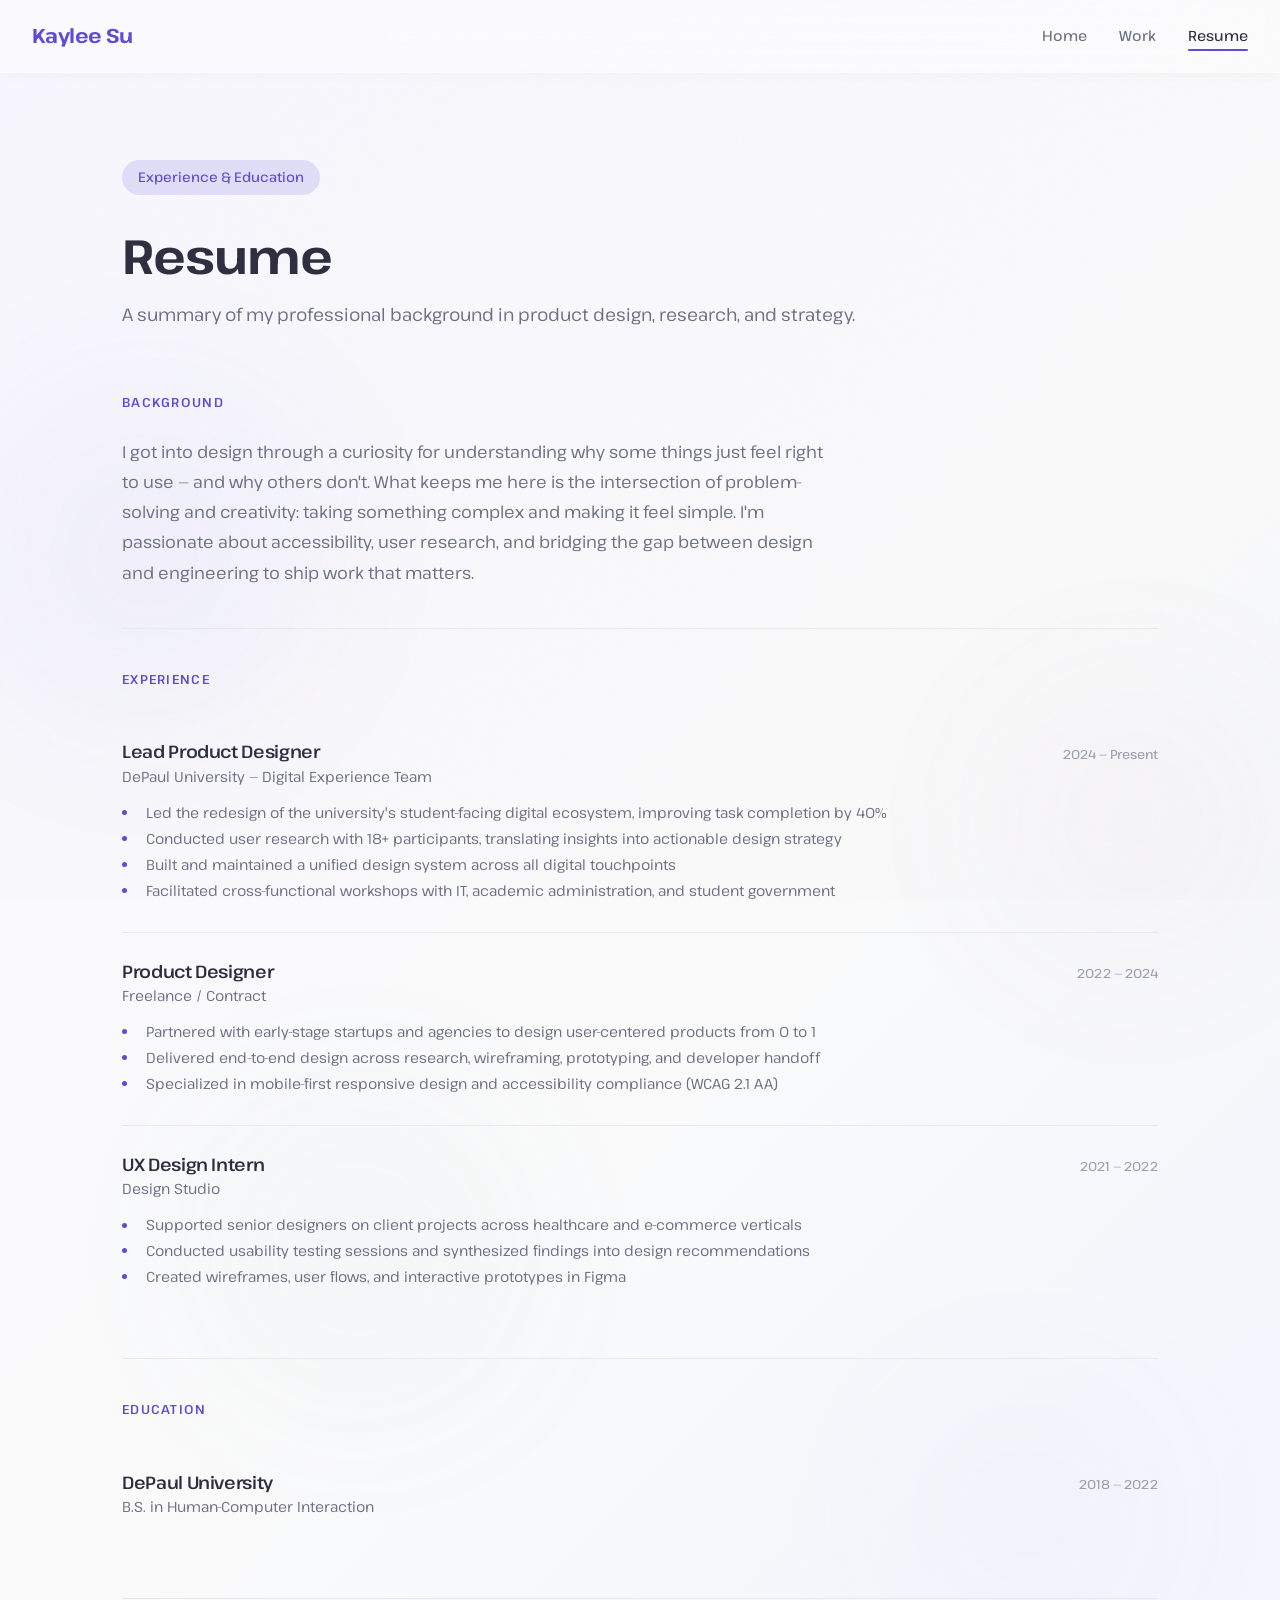
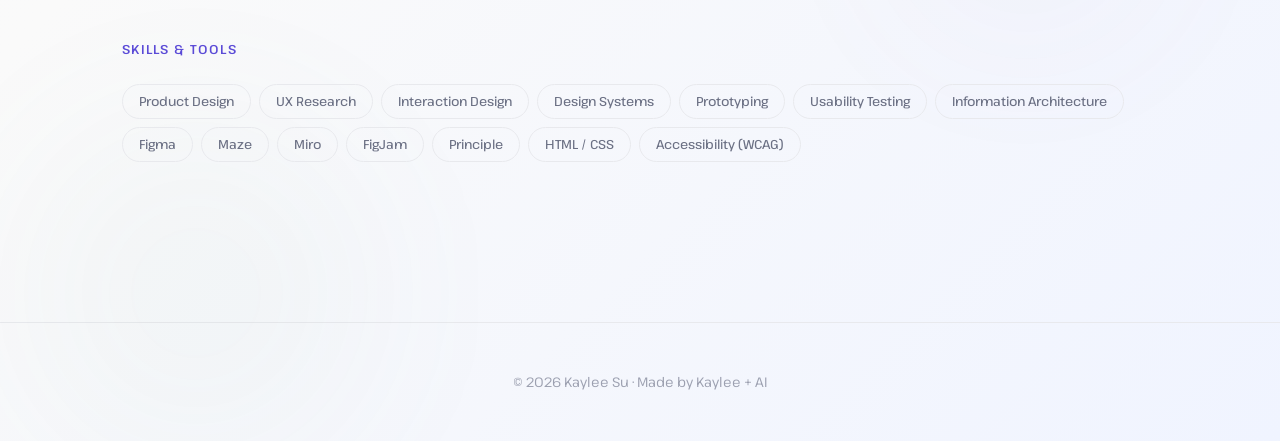
==== resume.html @ b82e1d0b "Initial commit: portfolio website Made-with: Cursor" ====
<!DOCTYPE html>
<html lang="en">
<head>
  <meta charset="UTF-8">
  <meta name="viewport" content="width=device-width, initial-scale=1.0">
  <title>Kaylee Su — Resume</title>
  <link rel="stylesheet" href="css/style.css">
</head>
<body>
  <div class="page">
    <div class="hero-orb page-orb-1"></div>
    <div class="hero-orb page-orb-2"></div>
    <div class="hero-orb page-orb-3"></div>
    <div class="hero-orb page-orb-4"></div>
    <div class="hero-orb page-orb-5"></div>

    <!-- Navigation -->
    <nav>
      <a href="index.html" class="nav-logo">Kaylee <span>Su</span></a>
      <ul class="nav-links">
        <li><a href="index.html">Home</a></li>
        <li><a href="work.html">Work</a></li>

        <li><a href="resume.html" class="active">Resume</a></li>
      </ul>
    </nav>

    <!-- Resume Hero -->
    <section class="work-hero">
      <div class="hero-tag">Experience &amp; Education</div>
      <h1>Resume</h1>
      <p>A summary of my professional background in product design, research, and strategy.</p>
    </section>

    <!-- Resume Content -->
    <section class="section" style="padding-top: 0;">

      <!-- Background -->
      <div class="resume-block reveal">
        <div class="section-label">Background</div>
        <div class="about-bio" style="max-width: 720px;">
          <p>I got into design through a curiosity for understanding why some things just feel right to use — and why others don't. What keeps me here is the intersection of problem-solving and creativity: taking something complex and making it feel simple. I'm passionate about accessibility, user research, and bridging the gap between design and engineering to ship work that matters.</p>
        </div>
      </div>

      <!-- Experience -->
      <div class="resume-block reveal">
        <div class="section-label">Experience</div>

        <div class="resume-entry">
          <div class="resume-entry-header">
            <div>
              <h3>Lead Product Designer</h3>
              <p class="resume-company">DePaul University — Digital Experience Team</p>
            </div>
            <span class="resume-date">2024 — Present</span>
          </div>
          <ul class="resume-list">
            <li>Led the redesign of the university's student-facing digital ecosystem, improving task completion by 40%</li>
            <li>Conducted user research with 18+ participants, translating insights into actionable design strategy</li>
            <li>Built and maintained a unified design system across all digital touchpoints</li>
            <li>Facilitated cross-functional workshops with IT, academic administration, and student government</li>
          </ul>
        </div>

        <div class="resume-entry">
          <div class="resume-entry-header">
            <div>
              <h3>Product Designer</h3>
              <p class="resume-company">Freelance / Contract</p>
            </div>
            <span class="resume-date">2022 — 2024</span>
          </div>
          <ul class="resume-list">
            <li>Partnered with early-stage startups and agencies to design user-centered products from 0 to 1</li>
            <li>Delivered end-to-end design across research, wireframing, prototyping, and developer handoff</li>
            <li>Specialized in mobile-first responsive design and accessibility compliance (WCAG 2.1 AA)</li>
          </ul>
        </div>

        <div class="resume-entry">
          <div class="resume-entry-header">
            <div>
              <h3>UX Design Intern</h3>
              <p class="resume-company">Design Studio</p>
            </div>
            <span class="resume-date">2021 — 2022</span>
          </div>
          <ul class="resume-list">
            <li>Supported senior designers on client projects across healthcare and e-commerce verticals</li>
            <li>Conducted usability testing sessions and synthesized findings into design recommendations</li>
            <li>Created wireframes, user flows, and interactive prototypes in Figma</li>
          </ul>
        </div>
      </div>

      <!-- Education -->
      <div class="resume-block reveal">
        <div class="section-label">Education</div>

        <div class="resume-entry">
          <div class="resume-entry-header">
            <div>
              <h3>DePaul University</h3>
              <p class="resume-company">B.S. in Human-Computer Interaction</p>
            </div>
            <span class="resume-date">2018 — 2022</span>
          </div>
        </div>
      </div>

      <!-- Skills -->
      <div class="resume-block reveal">
        <div class="section-label">Skills &amp; Tools</div>
        <ul class="skill-list">
          <li>Product Design</li>
          <li>UX Research</li>
          <li>Interaction Design</li>
          <li>Design Systems</li>
          <li>Prototyping</li>
          <li>Usability Testing</li>
          <li>Information Architecture</li>
          <li>Figma</li>
          <li>Maze</li>
          <li>Miro</li>
          <li>FigJam</li>
          <li>Principle</li>
          <li>HTML / CSS</li>
          <li>Accessibility (WCAG)</li>
        </ul>
      </div>

    </section>

    <!-- Footer -->
    <footer>
      <p><span class="cr">&copy;</span> 2026 Kaylee Su · Made by Kaylee + AI</p>
    </footer>

  </div>
  <script src="js/main.js"></script>
</body>
</html>
---- css/style.css ----
@import url('https://fonts.googleapis.com/css2?family=Pathway+Extreme:wght@300;400;500;600;700;800&display=swap');

:root {
  --primary: #5b4bd7;
  --primary-light: #7b6ee6;
  --primary-dark: #4a3bb8;
  --primary-glow: rgba(91, 75, 215, 0.15);
  --primary-glow-strong: rgba(91, 75, 215, 0.3);
  --bg: #fafafa;
  --bg-card: #ffffff;
  --text: #2d2d3f;
  --text-secondary: #6b7084;
  --text-tertiary: #9ca0b0;
  --border: #e8e9ed;
  --border-hover: #d0d2da;
  --radius: 12px;
  --radius-lg: 20px;
  --transition: 0.35s cubic-bezier(0.25, 0.46, 0.45, 0.94);
  --transition-fast: 0.2s cubic-bezier(0.25, 0.46, 0.45, 0.94);
}

*, *::before, *::after {
  margin: 0;
  padding: 0;
  box-sizing: border-box;
}

html {
  scroll-behavior: smooth;
  font-size: 16px;
}

body {
  font-family: 'Pathway Extreme', -apple-system, BlinkMacSystemFont, sans-serif;
  background: var(--bg);
  color: var(--text);
  line-height: 1.6;
  -webkit-font-smoothing: antialiased;
  -moz-osx-font-smoothing: grayscale;
  overflow-x: hidden;
}

body::after {
  content: '';
  position: fixed;
  inset: 0;
  z-index: 9999;
  pointer-events: none;
  opacity: 0.035;
  background-image: url("data:image/svg+xml,%3Csvg viewBox='0 0 256 256' xmlns='http://www.w3.org/2000/svg'%3E%3Cfilter id='noise'%3E%3CfeTurbulence type='fractalNoise' baseFrequency='0.9' numOctaves='4' stitchTiles='stitch'/%3E%3C/filter%3E%3Crect width='100%25' height='100%25' filter='url(%23noise)'/%3E%3C/svg%3E");
  background-repeat: repeat;
  background-size: 180px;
}

h1, h2, h3, h4 {
  font-family: 'Pathway Extreme', sans-serif;
  line-height: 1.2;
  letter-spacing: -0.02em;
}

a {
  text-decoration: none;
  color: inherit;
}


/* ── Navigation ── */
nav {
  position: fixed;
  top: 0;
  left: 0;
  right: 0;
  z-index: 100;
  padding: 1.25rem 2rem;
  display: flex;
  justify-content: space-between;
  align-items: center;
  backdrop-filter: blur(30px) saturate(1.5);
  -webkit-backdrop-filter: blur(30px) saturate(1.5);
  background: rgba(255, 255, 255, 0.55);
  border-bottom: 1px solid rgba(255, 255, 255, 0.4);
  box-shadow: 0 1px 12px rgba(0, 0, 0, 0.04);
  transition: background var(--transition), border-color var(--transition), box-shadow var(--transition);
}

nav.scrolled {
  background: rgba(255, 255, 255, 0.7);
  border-bottom-color: rgba(232, 233, 237, 0.6);
  box-shadow: 0 4px 20px rgba(0, 0, 0, 0.06);
}

.nav-logo {
  font-family: 'Pathway Extreme', sans-serif;
  font-weight: 700;
  font-size: 1.25rem;
  letter-spacing: -0.03em;
  position: relative;
  color: var(--primary);
}

.nav-logo span {
  color: var(--primary);
}

.nav-links {
  display: flex;
  gap: 2rem;
  list-style: none;
}

.nav-links a {
  font-size: 0.9rem;
  font-weight: 500;
  color: var(--text-secondary);
  position: relative;
  padding: 0.25rem 0;
  transition: color var(--transition-fast);
}

.nav-links a::after {
  content: '';
  position: absolute;
  bottom: -2px;
  left: 0;
  width: 0;
  height: 2px;
  background: var(--primary);
  border-radius: 1px;
  transition: width var(--transition);
}

.nav-links a:hover,
.nav-links a.active {
  color: var(--text);
}

.nav-links a:hover::after,
.nav-links a.active::after {
  width: 100%;
}

/* ── Page wrapper ── */
.page {
  min-height: 100vh;
  position: relative;
  overflow: hidden;
  background: linear-gradient(135deg, #f8f7ff 0%, var(--bg) 50%, #f0f4ff 100%);
}

/* ── Hero Background ── */
.hero-bg {
  position: relative;
  overflow: hidden;
  background: linear-gradient(135deg, rgba(248, 247, 255, 0.8) 0%, transparent 50%, rgba(240, 244, 255, 0.8) 100%);
}

.hero-bg .hero-orb {
  position: absolute;
  z-index: 0;
  opacity: 0.8;
}

.hero-bg .hero-orb-1 {
  width: 580px;
  height: 580px;
  background: radial-gradient(circle, rgba(91, 75, 215, 0.4), transparent 68%);
  top: -12%;
  right: -5%;
}

.hero-bg .hero-orb-2 {
  width: 500px;
  height: 500px;
  background: radial-gradient(circle, rgba(180, 130, 160, 0.35), transparent 68%);
  bottom: -8%;
  left: -10%;
}

.hero-bg .hero-orb-3 {
  width: 400px;
  height: 400px;
  background: radial-gradient(circle, rgba(110, 170, 190, 0.35), transparent 68%);
  top: 25%;
  right: 20%;
}

.hero-orb {
  position: absolute;
  border-radius: 50%;
  filter: blur(85px);
  opacity: 0.4;
}

.hero-orb-1 {
  width: 580px;
  height: 580px;
  background: radial-gradient(circle, rgba(91, 75, 215, 0.4), transparent 68%);
  top: -12%;
  right: -5%;
}

.hero-orb-2 {
  width: 500px;
  height: 500px;
  background: radial-gradient(circle, rgba(180, 130, 160, 0.35), transparent 68%);
  bottom: -8%;
  left: -10%;
}

.hero-orb-3 {
  width: 400px;
  height: 400px;
  background: radial-gradient(circle, rgba(110, 170, 190, 0.35), transparent 68%);
  top: 25%;
  right: 20%;
}

/* Page-level orbs (spread across full page) */
.page-orb-1 {
  width: 500px;
  height: 500px;
  background: radial-gradient(circle, rgba(91, 75, 215, 0.2), transparent 68%);
  top: 15%;
  left: -8%;
}

.page-orb-2 {
  width: 420px;
  height: 420px;
  background: radial-gradient(circle, rgba(180, 130, 160, 0.18), transparent 68%);
  top: 30%;
  right: -5%;
}

.page-orb-3 {
  width: 460px;
  height: 460px;
  background: radial-gradient(circle, rgba(110, 170, 190, 0.2), transparent 68%);
  top: 50%;
  left: 10%;
}

.page-orb-4 {
  width: 380px;
  height: 380px;
  background: radial-gradient(circle, rgba(150, 120, 200, 0.18), transparent 68%);
  top: 65%;
  right: 5%;
}

.page-orb-5 {
  width: 520px;
  height: 520px;
  background: radial-gradient(circle, rgba(130, 170, 150, 0.18), transparent 68%);
  top: 80%;
  left: -5%;
}

/* ── Hero Section (Index) ── */
.hero {
  position: relative;
  z-index: 1;
  min-height: 100vh;
  display: flex;
  align-items: center;
  justify-content: space-between;
  gap: 4rem;
  padding: 8rem 2rem 4rem;
  max-width: 1100px;
  margin: 0 auto;
}

.hero-content {
  max-width: 560px;
  flex: 1;
}

/* ── Hero Photo ── */
.hero-photo {
  flex-shrink: 0;
  opacity: 0;
  transform: translateY(30px);
  animation: fadeUp 0.6s ease 0.4s forwards;
}

.hero-photo-frame {
  position: relative;
}

.hero-photo-placeholder {
  width: 280px;
  height: 340px;
  border-radius: var(--radius-lg);
  background: rgba(255, 255, 255, 0.45);
  backdrop-filter: blur(20px) saturate(1.3);
  -webkit-backdrop-filter: blur(20px) saturate(1.3);
  border: 2px dashed rgba(91, 75, 215, 0.2);
  display: flex;
  flex-direction: column;
  align-items: center;
  justify-content: center;
  gap: 0.75rem;
  color: var(--text-tertiary);
}

.hero-photo-placeholder span {
  font-size: 0.8rem;
  font-weight: 500;
}

.hero-photo-placeholder img {
  width: 100%;
  height: 100%;
  object-fit: cover;
  border-radius: var(--radius-lg);
}

/* ── Scribble decorations ── */
.scribble {
  position: absolute;
  pointer-events: none;
}

.scribble-star {
  top: -16px;
  right: -16px;
  animation: scribbleSpin 12s linear infinite;
}

.scribble-circle {
  bottom: 20px;
  left: -14px;
  animation: scribblePulse 4s ease-in-out infinite;
}

.scribble-squiggle {
  bottom: -10px;
  right: 20px;
  animation: scribbleDrift 6s ease-in-out infinite;
}

@keyframes scribbleSpin {
  from { transform: rotate(0deg); }
  to { transform: rotate(360deg); }
}

@keyframes scribblePulse {
  0%, 100% { transform: scale(1); opacity: 0.5; }
  50% { transform: scale(1.15); opacity: 0.8; }
}

@keyframes scribbleDrift {
  0%, 100% { transform: translateX(0); }
  50% { transform: translateX(6px); }
}

/* ── Section doodle dividers ── */
.section-doodle {
  display: flex;
  align-items: center;
  justify-content: center;
  gap: 1rem;
  padding: 1rem 0;
}

.hero-tag {
  display: inline-flex;
  align-items: center;
  gap: 0.5rem;
  font-size: 0.85rem;
  font-weight: 500;
  color: var(--primary);
  background: var(--primary-glow);
  padding: 0.4rem 1rem;
  border-radius: 100px;
  margin-bottom: 2rem;
  opacity: 0;
  transform: translateY(20px);
  animation: fadeUp 0.6s ease forwards;
}

.hero-tag::before {
  display: none;
}

.hero h1 {
  font-size: clamp(2.5rem, 5vw, 4rem);
  font-weight: 700;
  margin-bottom: 1.5rem;
  opacity: 0;
  transform: translateY(30px);
  animation: fadeUp 0.6s ease 0.1s forwards;
}

.hero h1 .highlight {
  position: relative;
  display: inline-block;
}

.hero h1 .highlight::after {
  content: '';
  position: absolute;
  bottom: 4px;
  left: 0;
  width: 100%;
  height: 8px;
  background: var(--primary-glow-strong);
  border-radius: 4px;
  z-index: -1;
  transform: scaleX(0);
  transform-origin: left;
  animation: scaleIn 0.6s ease 0.8s forwards;
}

.hero-description {
  font-size: 1.15rem;
  color: var(--text-secondary);
  line-height: 1.7;
  max-width: 560px;
  margin-bottom: 2.5rem;
  opacity: 0;
  transform: translateY(30px);
  animation: fadeUp 0.6s ease 0.2s forwards;
}

.hero-actions {
  display: flex;
  align-items: center;
  gap: 1.5rem;
  opacity: 0;
  transform: translateY(30px);
  animation: fadeUp 0.6s ease 0.3s forwards;
}

/* ── Buttons ── */
.btn-primary {
  display: inline-flex;
  align-items: center;
  gap: 0.5rem;
  background: var(--primary);
  color: #fff;
  padding: 0.875rem 2rem;
  border-radius: 100px;
  font-size: 0.95rem;
  font-weight: 600;
  border: none;
  cursor: pointer;
  position: relative;
  overflow: hidden;
  transition: transform var(--transition-fast), box-shadow var(--transition);
}

.btn-primary::before {
  content: '';
  position: absolute;
  inset: 0;
  background: linear-gradient(135deg, rgba(255,255,255,0.2), transparent);
  opacity: 0;
  transition: opacity var(--transition-fast);
}

.btn-primary:hover {
  transform: translateY(-2px);
  color: #fff;
}

.btn-primary:hover::before {
  opacity: 1;
}

.btn-primary .arrow {
  transition: transform var(--transition-fast);
}

.btn-primary:hover .arrow {
  transform: translateX(4px);
}

.btn-secondary {
  display: inline-flex;
  align-items: center;
  gap: 0.5rem;
  color: var(--text-secondary);
  font-size: 0.95rem;
  font-weight: 500;
  padding: 0.875rem 0;
  cursor: pointer;
  border: none;
  background: none;
  transition: color var(--transition-fast);
}

.btn-secondary:hover {
  color: var(--primary);
}

/* ── Stats row ── */
.stats {
  display: flex;
  gap: 3rem;
  margin-top: 5rem;
  opacity: 0;
  transform: translateY(30px);
  animation: fadeUp 0.6s ease 0.5s forwards;
}

.stat {
  position: relative;
}

.stat-number {
  font-family: 'Pathway Extreme', sans-serif;
  font-size: 2rem;
  font-weight: 700;
  color: var(--text);
}

.stat-label {
  font-size: 0.8rem;
  color: var(--text-tertiary);
  text-transform: uppercase;
  letter-spacing: 0.08em;
  margin-top: 0.25rem;
}

/* ── Hero skill pills ── */
.hero-skill-pills {
  display: flex;
  flex-wrap: wrap;
  gap: 0.5rem;
  list-style: none;
  margin-top: 4rem;
  max-width: 560px;
  opacity: 0;
  transform: translateY(30px);
  animation: fadeUp 0.6s ease 0.5s forwards;
}

.hero-skill-pills li {
  font-size: 0.8rem;
  font-weight: 500;
  padding: 0.35rem 0.85rem;
  border-radius: 100px;
  border: 1px solid var(--border);
  color: var(--text-secondary);
}

/* ── Section headers ── */
.section {
  padding: 6rem 2rem;
  max-width: 1100px;
  margin: 0 auto;
}

.section-header {
  margin-bottom: 3rem;
}

.section-label {
  font-size: 0.8rem;
  font-weight: 600;
  text-transform: uppercase;
  letter-spacing: 0.1em;
  color: var(--primary);
  margin-bottom: 0.75rem;
}

.section-title {
  font-size: clamp(1.75rem, 3vw, 2.5rem);
  font-weight: 700;
}

/* ── Work cards ── */
.case-studies-grid {
  display: grid;
  grid-template-columns: repeat(2, 1fr);
  gap: 2rem;
}

.case-card {
  background: rgba(255, 255, 255, 0.5);
  backdrop-filter: blur(20px) saturate(1.3);
  -webkit-backdrop-filter: blur(20px) saturate(1.3);
  border: 1px solid rgba(255, 255, 255, 0.5);
  border-radius: var(--radius-lg);
  padding: 0;
  position: relative;
  overflow: hidden;
  cursor: pointer;
  box-shadow: 0 2px 16px rgba(0, 0, 0, 0.04);
  transition: transform 0.7s cubic-bezier(0.25, 0.46, 0.45, 0.94), box-shadow 0.7s cubic-bezier(0.25, 0.46, 0.45, 0.94);
}

.case-card::before {
  display: none;
}

.case-card:hover {
  transform: translateY(-4px);
  box-shadow: 0 12px 40px rgba(0, 0, 0, 0.1), 0 4px 12px rgba(0, 0, 0, 0.05);
}

.case-card-header {
  display: flex;
  justify-content: space-between;
  align-items: flex-start;
  margin-bottom: 1.5rem;
}

.case-card-tags {
  display: flex;
  gap: 0.5rem;
  flex-wrap: wrap;
}

.tag {
  font-size: 0.75rem;
  font-weight: 500;
  padding: 0.3rem 0.75rem;
  border-radius: 100px;
  background: var(--primary-glow);
  color: var(--primary);
}

.case-card-number {
  font-family: 'Pathway Extreme', sans-serif;
  font-size: 0.85rem;
  font-weight: 600;
  color: var(--text-tertiary);
}

/* ── Case card image ── */
.case-card-image {
  overflow: hidden;
}

.case-card-image img {
  width: 100%;
  height: 220px;
  object-fit: cover;
  display: block;
}

.case-card-image-placeholder {
  width: 100%;
  height: 220px;
  background: var(--bg);
  display: flex;
  align-items: center;
  justify-content: center;
  color: var(--text-tertiary);
}

/* ── Case card body ── */
.case-card-body {
  padding: 2rem 2.5rem 2.5rem;
  position: relative;
}

.case-card-body .case-card-tags {
  margin-bottom: 1rem;
}

.case-card h3 {
  font-size: 1.5rem;
  font-weight: 700;
  margin-bottom: 0.75rem;
  transition: color var(--transition-fast);
}

.case-card:hover h3 {
  color: var(--primary);
}

.case-card p {
  color: var(--text-secondary);
  font-size: 0.95rem;
  line-height: 1.7;
  margin-bottom: 1.5rem;
}

.case-card-meta {
  display: flex;
  gap: 2rem;
  padding-top: 1.5rem;
  border-top: 1px solid var(--border);
}

.meta-item {
  display: flex;
  flex-direction: column;
  gap: 0.2rem;
}

.meta-label {
  font-size: 0.7rem;
  text-transform: uppercase;
  letter-spacing: 0.08em;
  color: var(--text-tertiary);
}

.meta-value {
  font-size: 0.85rem;
  font-weight: 600;
  color: var(--text);
}

.case-card-arrow {
  display: inline-flex;
  align-items: center;
  gap: 0.35rem;
  font-size: 0.85rem;
  font-weight: 600;
  color: var(--primary);
  transition: color var(--transition-fast);
}

.case-card-arrow svg {
  transition: transform var(--transition-fast);
}

.case-card:hover .case-card-arrow svg {
  transform: translate(2px, -2px);
}

/* ── Featured work CTA ── */
.featured-cta {
  text-align: right;
  margin-top: 2.5rem;
}

.featured-cta .btn-secondary {
  font-size: 0.9rem;
  font-weight: 600;
  color: var(--primary);
}

.featured-cta .btn-secondary .arrow {
  transition: transform var(--transition-fast);
}

.featured-cta .btn-secondary:hover .arrow {
  transform: translateX(4px);
}

/* ── About section on index ── */
.about-preview {
  display: grid;
  grid-template-columns: 1fr 1fr;
  gap: 4rem;
  align-items: center;
}

.about-text h2 {
  font-size: 2rem;
  margin-bottom: 1rem;
}

.about-text p {
  color: var(--text-secondary);
  line-height: 1.8;
  margin-bottom: 1rem;
}

.skill-list {
  display: flex;
  flex-wrap: wrap;
  gap: 0.5rem;
  list-style: none;
}

.skill-list li {
  font-size: 0.8rem;
  font-weight: 500;
  padding: 0.4rem 1rem;
  border-radius: 100px;
  border: 1px solid var(--border);
  color: var(--text-secondary);
  transition: border-color var(--transition-fast), color var(--transition-fast), background var(--transition-fast);
}


/* ── Principles grid ── */
.principles-grid {
  display: grid;
  grid-template-columns: repeat(3, 1fr);
  gap: 1.5rem;
}

.principle-card {
  background: rgba(255, 255, 255, 0.5);
  backdrop-filter: blur(20px) saturate(1.3);
  -webkit-backdrop-filter: blur(20px) saturate(1.3);
  border: 1px solid rgba(255, 255, 255, 0.5);
  border-radius: var(--radius);
  padding: 2rem;
  box-shadow: 0 2px 16px rgba(0, 0, 0, 0.04);
}

.principle-icon {
  width: 44px;
  height: 44px;
  border-radius: 10px;
  background: var(--primary-glow);
  display: flex;
  align-items: center;
  justify-content: center;
  color: var(--primary);
  font-size: 1.25rem;
  margin-bottom: 1.25rem;
}

.principle-card h4 {
  font-size: 1rem;
  font-weight: 600;
  margin-bottom: 0.5rem;
}

.principle-card p {
  font-size: 0.85rem;
  color: var(--text-secondary);
  line-height: 1.6;
}

/* ── Work page hero ── */
.work-hero {
  padding: 10rem 2rem 4rem;
  max-width: 1100px;
  margin: 0 auto;
}

.work-hero.case-study-hero {
  max-width: 800px;
  padding-left: 2rem;
  padding-right: 2rem;
}

.work-hero h1 {
  font-size: clamp(2rem, 4vw, 3rem);
  margin-bottom: 1rem;
}

.work-hero p {
  color: var(--text-secondary);
  font-size: 1.1rem;
}

/* ── Work detail (expanded) ── */
.case-detail {
  background: var(--bg-card);
  border: 1px solid var(--border);
  border-radius: var(--radius-lg);
  overflow: hidden;
  margin-bottom: 2rem;
}

.case-detail-header {
  padding: 3rem;
  border-bottom: 1px solid var(--border);
}

.case-detail-header h2 {
  font-size: 1.75rem;
  margin-bottom: 0.75rem;
}

.case-detail-header .subtitle {
  color: var(--text-secondary);
  font-size: 1.05rem;
}

.case-detail-body {
  padding: 3rem;
  display: none;
}

.case-detail-body.open {
  display: block;
  animation: fadeIn 0.4s ease;
}

.case-detail-section {
  margin-bottom: 2.5rem;
}

.case-detail-section:last-child {
  margin-bottom: 0;
}

.case-detail-section h3 {
  font-size: 1.1rem;
  font-weight: 600;
  margin-bottom: 0.75rem;
  color: var(--text);
}

.case-detail-section p {
  color: var(--text-secondary);
  line-height: 1.8;
}

.case-detail-section ul {
  list-style: none;
  padding: 0;
}

.case-detail-section ul li {
  position: relative;
  padding-left: 1.5rem;
  color: var(--text-secondary);
  line-height: 1.8;
}

.case-detail-section ul li::before {
  content: '';
  position: absolute;
  left: 0;
  top: 0.7em;
  width: 6px;
  height: 6px;
  border-radius: 50%;
  background: var(--primary);
}

.case-toggle {
  display: flex;
  align-items: center;
  justify-content: space-between;
  width: 100%;
  padding: 1.25rem 3rem;
  background: none;
  border: none;
  border-top: 1px solid var(--border);
  cursor: pointer;
  font-size: 0.9rem;
  font-weight: 600;
  color: var(--primary);
  transition: background var(--transition-fast);
}

.case-toggle:hover {
  background: var(--primary-glow);
}

.case-toggle svg {
  transition: transform var(--transition-fast);
}

.case-toggle.open svg {
  transform: rotate(180deg);
}

/* ── Outcome metrics ── */
.outcomes-grid {
  display: grid;
  grid-template-columns: repeat(3, 1fr);
  gap: 1rem;
  margin-top: 1rem;
}

.outcome-card {
  background: var(--primary-glow);
  border-radius: var(--radius);
  padding: 1.25rem;
  text-align: center;
}

.outcome-value {
  font-family: 'Pathway Extreme', sans-serif;
  font-size: 1.5rem;
  font-weight: 700;
  color: var(--primary);
}

.outcome-label {
  font-size: 0.75rem;
  color: var(--text-secondary);
  margin-top: 0.25rem;
}

/* ── Work image placeholder ── */
.case-image-placeholder {
  width: 100%;
  height: 320px;
  background: rgba(255, 255, 255, 0.45);
  backdrop-filter: blur(20px) saturate(1.3);
  -webkit-backdrop-filter: blur(20px) saturate(1.3);
  border: 2px dashed rgba(91, 75, 215, 0.15);
  border-radius: var(--radius-lg);
  display: flex;
  flex-direction: column;
  align-items: center;
  justify-content: center;
  gap: 0.5rem;
  color: var(--text-tertiary);
  margin: 1.5rem 0;
}

.case-image-placeholder span {
  font-size: 0.8rem;
  font-weight: 500;
}

.case-image-placeholder img {
  width: 100%;
  height: 100%;
  object-fit: cover;
  border-radius: var(--radius-lg);
}

/* ── Work contact CTA ── */
.case-cta {
  background: rgba(255, 255, 255, 0.5);
  backdrop-filter: blur(20px) saturate(1.3);
  -webkit-backdrop-filter: blur(20px) saturate(1.3);
  border: 1px solid rgba(255, 255, 255, 0.5);
  border-radius: var(--radius-lg);
  padding: 3rem;
  text-align: left;
  margin-top: 3rem;
  box-shadow: 0 2px 16px rgba(0, 0, 0, 0.04);
}

.case-cta h3 {
  font-size: 1.5rem;
  font-weight: 700;
  margin-bottom: 0.75rem;
}

.case-cta p {
  color: var(--text-secondary);
  font-size: 1rem;
  line-height: 1.7;
  margin-bottom: 2rem;
}

.case-cta p a {
  color: var(--primary);
  font-weight: 600;
  text-decoration: underline;
  text-decoration-color: rgba(91, 75, 215, 0.3);
  text-underline-offset: 2px;
  transition: text-decoration-color var(--transition-fast);
}

.case-cta p a:hover {
  text-decoration-color: var(--primary);
}

/* ── Footer ── */
footer {
  padding: 3rem 2rem;
  display: flex;
  justify-content: center;
  align-items: center;
  border-top: 1px solid var(--border);
  margin-top: 4rem;
}

footer p {
  font-size: 0.85rem;
  color: var(--text-tertiary);
}

footer .cr {
  position: relative;
  top: 2px;
}

footer a {
  color: var(--primary);
  font-weight: 500;
  transition: opacity var(--transition-fast);
}

footer a:hover {
  opacity: 0.7;
}

/* ── Scroll reveal ── */
.reveal {
  opacity: 0;
  transform: translateY(30px);
  transition: opacity 0.6s ease, transform 0.6s ease;
}

.reveal.visible {
  opacity: 1;
  transform: translateY(0);
}

/* ── Animations ── */
@keyframes fadeUp {
  to {
    opacity: 1;
    transform: translateY(0);
  }
}

@keyframes fadeIn {
  from { opacity: 0; }
  to { opacity: 1; }
}

@keyframes scaleIn {
  to {
    transform: scaleX(1);
  }
}

@keyframes pulse {
  0%, 100% { opacity: 1; }
  50% { opacity: 0.4; }
}

/* ── Back link ── */
.back-link {
  display: inline-flex;
  align-items: center;
  gap: 0.35rem;
  font-size: 0.85rem;
  font-weight: 500;
  color: var(--text-secondary);
  margin-bottom: 0.5rem;
  transition: color var(--transition-fast);
}

.back-link:hover {
  color: var(--primary);
}

/* ── Work page content ── */
.case-study-content {
  max-width: 800px;
  margin: 0 auto;
  padding-left: 2rem;
  padding-right: 2rem;
  text-align: left;
}

.case-study-content .case-detail-section {
  margin-bottom: 3rem;
}

.case-study-content .case-detail-section:last-child {
  margin-bottom: 0;
}

.case-study-content .case-detail-section h3 {
  font-size: 1.25rem;
  font-weight: 700;
  margin-bottom: 1rem;
  color: var(--text);
}

.case-study-content .case-detail-section p {
  color: var(--text-secondary);
  line-height: 1.8;
}

.case-study-content .case-detail-section ul {
  list-style: none;
  padding: 0;
}

.case-study-content .case-detail-section ul li {
  position: relative;
  padding-left: 1.5rem;
  color: var(--text-secondary);
  line-height: 1.8;
}

.case-study-content .case-detail-section ul li::before {
  content: '';
  position: absolute;
  left: 0;
  top: 0.7em;
  width: 6px;
  height: 6px;
  border-radius: 50%;
  background: var(--primary);
}

/* ── Testimonials ── */
.testimonials-grid {
  display: grid;
  grid-template-columns: repeat(3, 1fr);
  gap: 1.5rem;
}

.testimonial-card {
  background: rgba(255, 255, 255, 0.5);
  backdrop-filter: blur(20px) saturate(1.3);
  -webkit-backdrop-filter: blur(20px) saturate(1.3);
  border: 1px solid rgba(255, 255, 255, 0.5);
  border-radius: var(--radius-lg);
  padding: 2rem;
  position: relative;
  box-shadow: 0 2px 16px rgba(0, 0, 0, 0.04);
  display: flex;
  flex-direction: column;
}

.testimonial-quote {
  font-family: Arial, Helvetica, sans-serif;
  font-size: 3.5rem;
  font-weight: 900;
  line-height: 1;
  color: var(--primary);
  opacity: 0.25;
  margin-bottom: 0.25rem;
  user-select: none;
}

.testimonial-text {
  font-size: 0.95rem;
  color: var(--text-secondary);
  line-height: 1.75;
  margin-bottom: 1.5rem;
  font-style: italic;
  flex: 1;
}

.testimonial-author {
  display: flex;
  align-items: center;
  gap: 0.75rem;
  padding-top: 1.25rem;
  border-top: 1px solid var(--border);
  margin-top: auto;
}

.testimonial-author-info {
  display: flex;
  flex-direction: column;
}

.testimonial-name {
  font-size: 0.85rem;
  font-weight: 600;
  color: var(--text);
}

.testimonial-role {
  font-size: 0.75rem;
  color: var(--text-tertiary);
  margin-top: 0.1rem;
}

/* ── About page ── */
.about-layout {
  display: grid;
  grid-template-columns: 300px 1fr;
  gap: 4rem;
  align-items: start;
}

.about-photo-placeholder {
  width: 100%;
  aspect-ratio: 3 / 4;
  background: var(--bg);
  border: 1px dashed var(--border);
  border-radius: var(--radius-lg);
  display: flex;
  align-items: center;
  justify-content: center;
  color: var(--text-tertiary);
}

.about-photo img {
  width: 100%;
  aspect-ratio: 3 / 4;
  object-fit: cover;
  border-radius: var(--radius-lg);
  display: block;
}

.about-bio h2 {
  font-size: 1.75rem;
  font-weight: 700;
  margin-bottom: 1.25rem;
}

.about-bio p {
  color: var(--text-secondary);
  font-size: 1.05rem;
  line-height: 1.8;
  margin-bottom: 1rem;
}

.about-bio p:last-child {
  margin-bottom: 0;
}

.interests-grid {
  display: grid;
  grid-template-columns: repeat(4, 1fr);
  gap: 1.5rem;
}

.interest-card {
  background: rgba(255, 255, 255, 0.5);
  backdrop-filter: blur(20px) saturate(1.3);
  -webkit-backdrop-filter: blur(20px) saturate(1.3);
  border: 1px solid rgba(255, 255, 255, 0.5);
  border-radius: var(--radius);
  padding: 2rem;
  box-shadow: 0 2px 16px rgba(0, 0, 0, 0.04);
}

.interest-card h4 {
  font-size: 1rem;
  font-weight: 600;
  margin-bottom: 0.5rem;
}

.interest-card p {
  font-size: 0.85rem;
  color: var(--text-secondary);
  line-height: 1.6;
}

/* ── Resume ── */
.resume-block {
  margin-bottom: 0;
  padding-bottom: 2.5rem;
  border-bottom: 1px solid var(--border);
}

.resume-block + .resume-block {
  padding-top: 2.5rem;
}

.resume-block:last-child {
  border-bottom: none;
  padding-bottom: 0;
}

.resume-block .section-label {
  margin-bottom: 1.5rem;
}

.resume-entry {
  padding: 1.75rem 0;
  border-bottom: 1px solid var(--border);
}

.resume-entry:first-of-type {
  padding-top: 0;
}

.resume-entry:last-of-type {
  border-bottom: none;
}

.resume-entry-header {
  display: flex;
  justify-content: space-between;
  align-items: flex-start;
  gap: 1rem;
  margin-bottom: 0.75rem;
}

.resume-entry-header h3 {
  font-size: 1.1rem;
  font-weight: 600;
}

.resume-company {
  font-size: 0.9rem;
  color: var(--text-secondary);
  margin-top: 0.15rem;
}

.resume-date {
  font-size: 0.8rem;
  font-weight: 500;
  color: var(--text-tertiary);
  white-space: nowrap;
  padding-top: 0.15rem;
}

.resume-list {
  list-style: none;
  padding: 0;
}

.resume-list li {
  position: relative;
  padding-left: 1.5rem;
  color: var(--text-secondary);
  font-size: 0.9rem;
  line-height: 1.8;
}

.resume-list li::before {
  content: '';
  position: absolute;
  left: 0;
  top: 0.7em;
  width: 5px;
  height: 5px;
  border-radius: 50%;
  background: var(--primary);
}

/* ── Hero intro (avatar + greeting) ── */
.hero-intro {
  display: flex;
  align-items: center;
  gap: 1rem;
  margin-bottom: 1.75rem;
  opacity: 0;
  transform: translateY(20px);
  animation: fadeUp 0.6s ease forwards;
}

.hero-avatar {
  width: 56px;
  height: 56px;
  border-radius: 50%;
  background: var(--primary-glow);
  border: 2px solid var(--border);
  display: flex;
  align-items: center;
  justify-content: center;
  overflow: hidden;
  flex-shrink: 0;
}

.hero-avatar img {
  width: 100%;
  height: 100%;
  object-fit: cover;
}

.hero-avatar-placeholder {
  color: var(--primary);
  font-size: 1.25rem;
}

.hero-greeting {
  font-family: 'Pathway Extreme', sans-serif;
  font-size: 1.1rem;
  font-weight: 600;
  color: var(--text);
}

/* ── Magnetic button effect zone ── */
.magnetic {
  transition: transform 0.2s ease;
}

/* ── Responsive ── */
@media (max-width: 768px) {
  nav {
    padding: 1rem 1.25rem;
  }

  .nav-links {
    gap: 1.25rem;
  }

  .hero {
    padding: 7rem 1.25rem 3rem;
    flex-direction: column;
    gap: 2.5rem;
    min-height: auto;
  }

  .hero-content {
    max-width: 100%;
  }

  .hero-photo-placeholder {
    width: 200px;
    height: 240px;
  }

  .hero-skill-pills {
    margin-top: 2.5rem;
  }

  .section {
    padding: 4rem 1.25rem;
  }

  .about-preview {
    grid-template-columns: 1fr;
    gap: 2rem;
  }

  .about-layout {
    grid-template-columns: 1fr;
    gap: 2rem;
  }

  .about-photo-placeholder {
    max-width: 250px;
  }

  .interests-grid {
    grid-template-columns: 1fr 1fr;
  }

  .principles-grid {
    grid-template-columns: 1fr;
  }

  .case-studies-grid {
    grid-template-columns: 1fr;
  }

  .testimonials-grid {
    grid-template-columns: 1fr;
  }

  .outcomes-grid {
    grid-template-columns: 1fr;
  }

  .case-card-body {
    padding: 1.5rem 1.75rem 1.75rem;
  }

  .case-detail-header,
  .case-detail-body,
  .case-toggle {
    padding-left: 1.75rem;
    padding-right: 1.75rem;
  }

  .work-hero {
    padding: 8rem 1.25rem 3rem;
  }

  .case-card-meta {
    flex-wrap: wrap;
    gap: 1rem;
  }
}
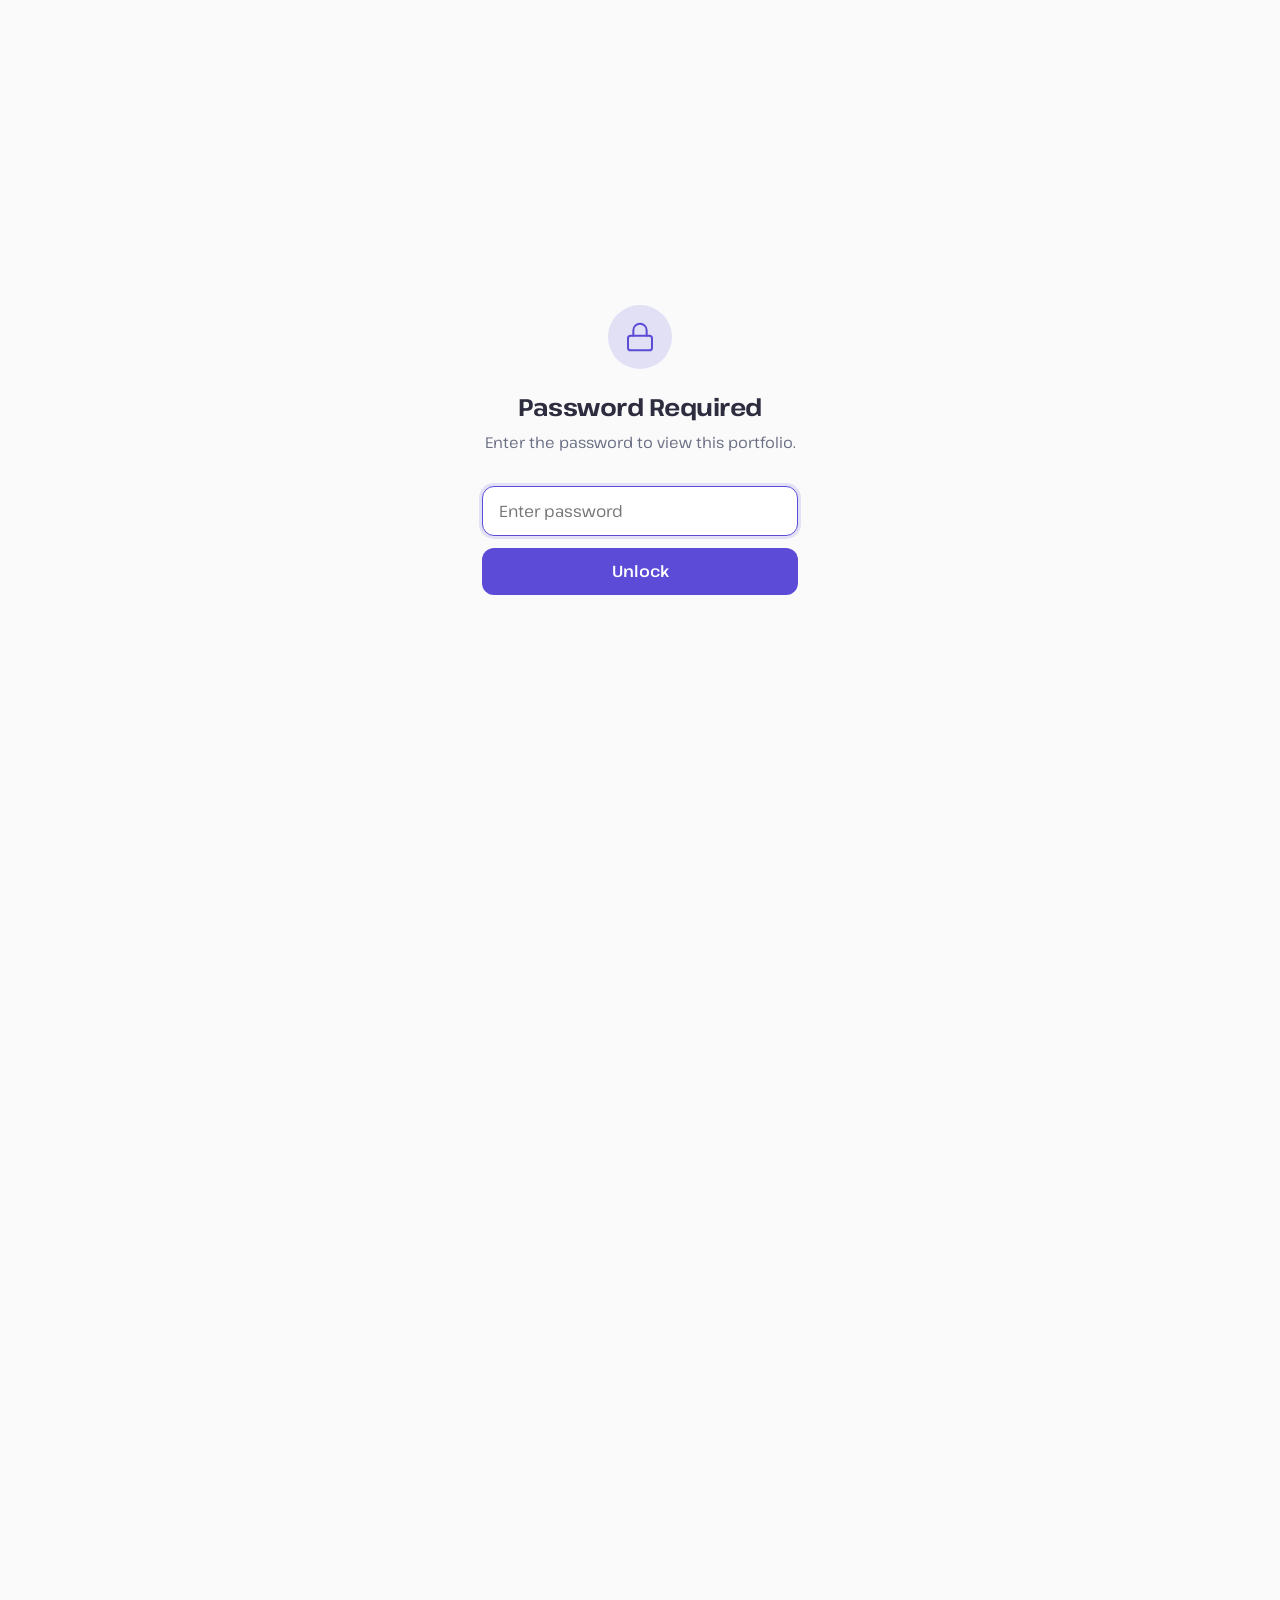
==== commit 1eaed5dc: "Block search engine indexing Add robots.txt and noindex meta tags to all pages to prevent Google and" ====
--- a/resume.html
+++ b/resume.html
@@ -3,6 +3,7 @@
 <head>
   <meta charset="UTF-8">
   <meta name="viewport" content="width=device-width, initial-scale=1.0">
+  <meta name="robots" content="noindex, nofollow">
   <title>Kaylee Su — Resume</title>
   <link rel="stylesheet" href="css/style.css">
 </head>
--- a/css/style.css
+++ b/css/style.css
@@ -1539,3 +1539,121 @@
     gap: 1rem;
   }
 }
+
+/* ── Password protection overlay ── */
+
+html.site-locked .page,
+html.site-locked > body > nav {
+  visibility: hidden;
+}
+
+.password-overlay {
+  position: fixed;
+  inset: 0;
+  z-index: 100000;
+  display: flex;
+  align-items: center;
+  justify-content: center;
+  background: var(--bg);
+  transition: opacity 0.35s ease, visibility 0.35s ease;
+}
+
+.password-overlay--unlocked {
+  opacity: 0;
+  visibility: hidden;
+}
+
+.password-modal {
+  text-align: center;
+  max-width: 380px;
+  width: 90%;
+  padding: 3rem 2rem;
+}
+
+.password-lock-icon {
+  display: inline-flex;
+  align-items: center;
+  justify-content: center;
+  width: 64px;
+  height: 64px;
+  border-radius: 50%;
+  background: var(--primary-glow);
+  color: var(--primary);
+  margin-bottom: 1.5rem;
+}
+
+.password-modal h2 {
+  font-size: 1.5rem;
+  font-weight: 700;
+  margin-bottom: 0.5rem;
+  color: var(--text);
+}
+
+.password-modal p {
+  color: var(--text-secondary);
+  font-size: 0.95rem;
+  margin-bottom: 2rem;
+}
+
+.password-form {
+  display: flex;
+  flex-direction: column;
+  gap: 0.75rem;
+}
+
+.password-input {
+  font-family: inherit;
+  font-size: 1rem;
+  padding: 0.8rem 1rem;
+  border: 1.5px solid var(--border);
+  border-radius: var(--radius);
+  background: var(--bg-card);
+  color: var(--text);
+  outline: none;
+  transition: border-color var(--transition-fast);
+}
+
+.password-input:focus {
+  border-color: var(--primary);
+  box-shadow: 0 0 0 3px var(--primary-glow);
+}
+
+.password-btn {
+  font-family: inherit;
+  font-size: 1rem;
+  font-weight: 600;
+  padding: 0.8rem 1.5rem;
+  border: none;
+  border-radius: var(--radius);
+  background: var(--primary);
+  color: #fff;
+  cursor: pointer;
+  transition: background var(--transition-fast), transform var(--transition-fast);
+}
+
+.password-btn:hover {
+  background: var(--primary-dark);
+  transform: translateY(-1px);
+}
+
+.password-btn:active {
+  transform: translateY(0);
+}
+
+.password-error {
+  margin-top: 1rem;
+  font-size: 0.875rem;
+  color: #d94452;
+}
+
+.password-error.shake {
+  animation: shake 0.4s ease;
+}
+
+@keyframes shake {
+  0%, 100% { transform: translateX(0); }
+  20% { transform: translateX(-6px); }
+  40% { transform: translateX(6px); }
+  60% { transform: translateX(-4px); }
+  80% { transform: translateX(4px); }
+}
